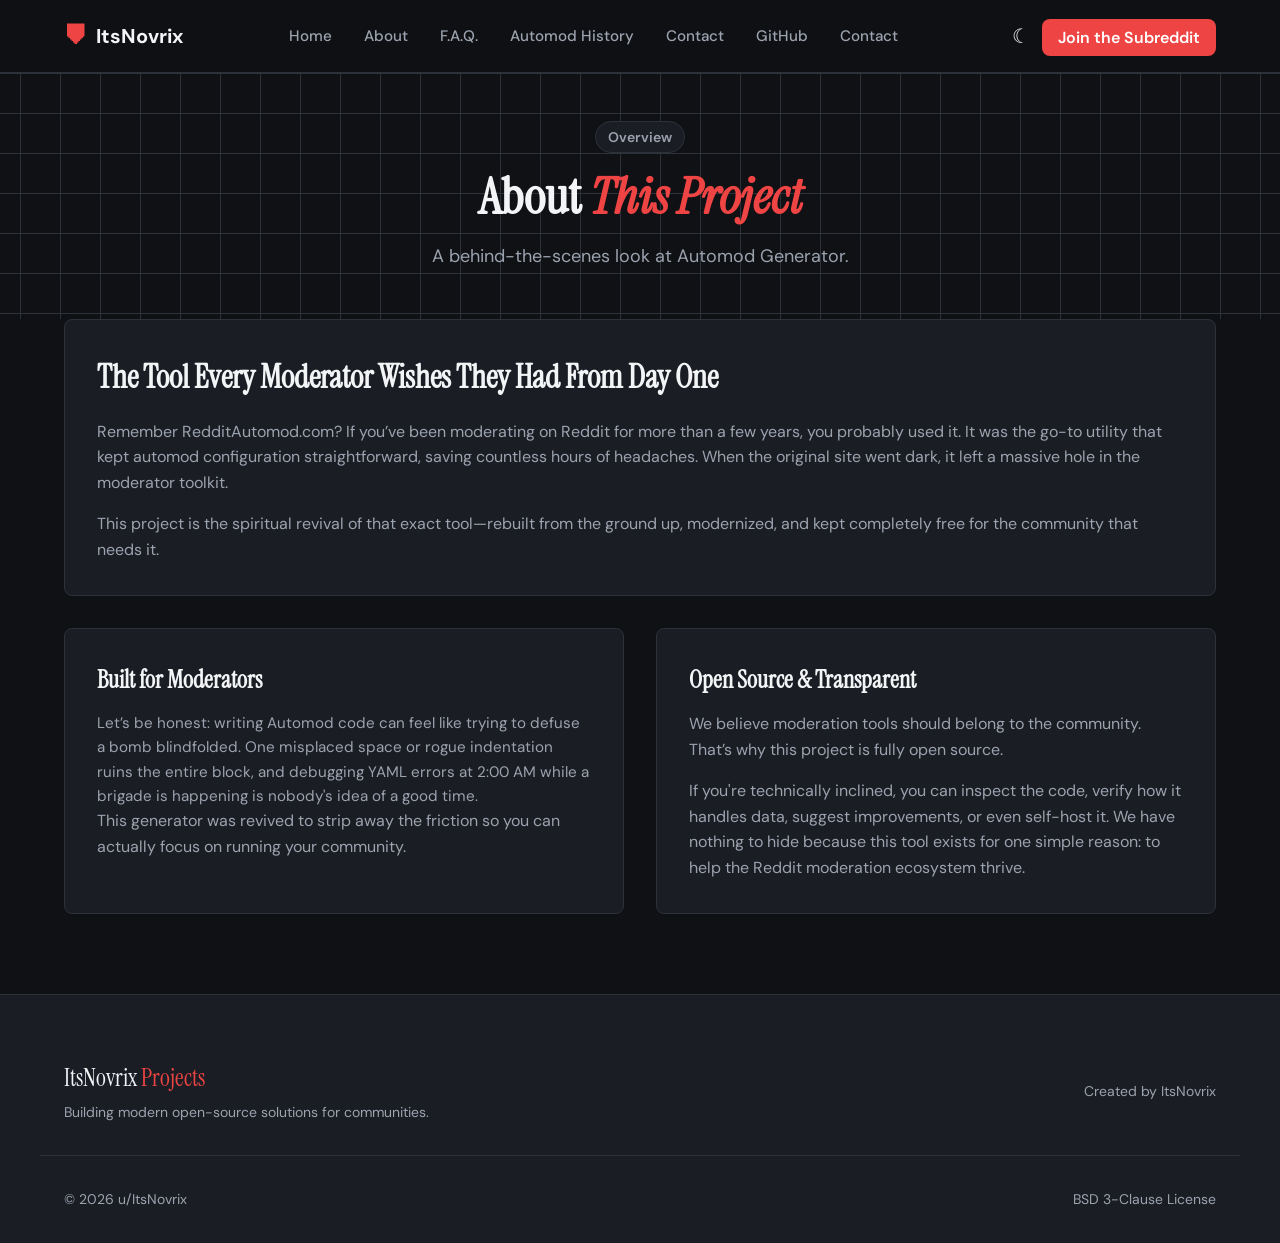
==== about.html @ 5ca19305 "Update about.html" ====
<!DOCTYPE html>
<html lang="en" data-theme="dark">
<head>
    <meta charset="UTF-8">
    <meta name="viewport" content="width=device-width, initial-scale=1.0">
    <title>About | ItsNovrix</title>
    <link rel="preconnect" href="https://fonts.googleapis.com">
    <link rel="preconnect" href="https://fonts.gstatic.com" crossorigin>
    <link href="https://fonts.googleapis.com/css2?family=DM+Sans:ital,opsz,wght@0,9..40,100..1000;1,9..40,100..1000&family=Instrument+Serif:ital@0;1&display=swap" rel="stylesheet">
    <link rel="stylesheet" href="styles.css">
</head>
<body class="theme-dark">

    <!-- Navigation -->
    <nav class="nav">
        <div class="nav-inner">
            <a href="index.html" class="nav-logo">
                <div class="nav-logo-mark">⛊</div>
                ItsNovrix
            </a>
            <div class="nav-center">
                <a href="index.html" class="nav-item">Home</a>
                <a href="https://itsnovrix.github.io/Automod-Generator/about.html" class="nav-item">About</a>
                <a href="https://itsnovrix.github.io/Automod-Generator/faq.html" class="nav-item">F.A.Q.</a>
                <a href="https://itsnovrix.github.io/Automod-Generator/history.html" class="nav-item">Automod History</a>
                <a href="#" class="nav-item">Contact</a>
                <a href="#" class="nav-item">GitHub</a>
                <a href="#" class="nav-item">Contact</a>
            </div>
            <div class="nav-right">
                <button class="theme-toggle">☾</button>
                <a href="https://www.reddit.com/r/NovrixApps" class="nav-btn primary">Join the Subreddit</a>
            </div>
        </div>
    </nav>

    <!-- Header Section -->
    <header class="section grid-bg" style="padding: 3rem 0;">
        <div class="container" style="text-align: center;">
            <span class="badge-pill">Overview</span>
            <h1 class="heading">About <em>This Project</em></h1>
            <p class="subhead" style="margin-left: auto; margin-right: auto;">
                A behind-the-scenes look at Automod Generator.
            </p>
        </div>
    </header>

    <!-- Main Content -->
    <main class="container">
        <div style="display: grid; gap: 2rem; margin-bottom: 5rem;">
            
            <!-- Main Info Card -->
            <div style="background: var(--surface); border: 1px solid var(--line); border-radius: var(--radius); padding: 2rem;">
                <h2 style="font-family: var(--font-serif); font-size: 2rem; margin-bottom: 1rem;">The Tool Every Moderator Wishes They Had From Day One</h2>
                <p style="color: var(--tx2); margin-bottom: 1rem;">
                    Remember RedditAutomod.com? If you’ve been moderating on Reddit for more than a few years, you probably used it. It was the go-to utility that kept automod configuration straightforward, saving countless hours of headaches. When the original site went dark, it left a massive hole in the moderator toolkit.
                </p>
                <p style="color: var(--tx2);">
                    This project is the spiritual revival of that exact tool—rebuilt from the ground up, modernized, and kept completely free for the community that needs it.
                </p>
            </div>

            <!-- Two Column Cards -->
            <div style="display: grid; grid-template-columns: 1fr 1fr; gap: 2rem;">
                <div style="background: var(--surface); border: 1px solid var(--line); border-radius: var(--radius); padding: 2rem;">
                    <h3 style="font-family: var(--font-serif); font-size: 1.5rem; margin-bottom: 0.75rem;">Built for Moderators</h3>
                    <p style="color: var(--tx2); font-size: 0.95rem;">
                        Let’s be honest: writing Automod code can feel like trying to defuse a bomb blindfolded. One misplaced space or rogue indentation ruins the entire block, and debugging YAML errors at 2:00 AM while a brigade is happening is nobody's idea of a good time.
                    </p>
                    <p style="color: var(--tx2);">
                        This generator was revived to strip away the friction so you can actually focus on running your community.
                    </p>
                </div>
                <div style="background: var(--surface); border: 1px solid var(--line); border-radius: var(--radius); padding: 2rem;">
                    <h3 style="font-family: var(--font-serif); font-size: 1.5rem; margin-bottom: 0.75rem;">Open Source & Transparent</h3>
                    <p style="color: var(--tx2); margin-bottom: 1rem;">
                        We believe moderation tools should belong to the community. That’s why this project is fully open source.
                    </p>
                    <p style="color: var(--tx2);">
                        If you're technically inclined, you can inspect the code, verify how it handles data, suggest improvements, or even self-host it. We have nothing to hide because this tool exists for one simple reason: to help the Reddit moderation ecosystem thrive.
                    </p>
                </div>
            </div>
            </div>

        </div>
    </main>

    <!-- Footer -->
    <footer class="footer">
        <div class="footer-inner">
            <div class="footer-col">
                <div class="footer-brand">ItsNovrix <em>Projects</em></div>
                <p class="footer-tagline">Building modern open-source solutions for communities.</p>
            </div>
            <div class="footer-col" style="text-align: right;">
                <p style="color: var(--tx2); font-size: 0.875rem;">Created by ItsNovrix</p>
            </div>
        </div>
        <div class="footer-bottom">
            <div class="footer-copy">© 2026 u/ItsNovrix</div>
            <div class="footer-badges">
                <span class="footer-badge">BSD 3-Clause License</span>
            </div>
        </div>
    </footer>

    <!-- Theme Toggle Script -->
    <script>
        const toggle = document.querySelector('.theme-toggle');
        toggle.addEventListener('click', () => {
            const current = document.body.classList.contains('theme-dark') ? 'dark' : 'light';
            if(current === 'dark') {
                document.body.classList.replace('theme-dark', 'theme-light');
                document.documentElement.setAttribute('data-theme', 'light');
                toggle.textContent = '☀';
            } else {
                document.body.classList.replace('theme-light', 'theme-dark');
                document.documentElement.setAttribute('data-theme', 'dark');
                toggle.textContent = '☾';
            }
        });
    </script>
</body>
</html>
---- styles.css ----
/* Base Variables & Theming */
:root {
    --bg: #0f1115;
    --surface: #1a1d24;
    --surface-hover: #242832;
    --tx1: #f3f4f6;
    --tx2: #9ca3af;
    --orange: #ef4444; 
    --orange-hover: #dc2626;
    --line: #2d313a;
    --radius: 8px;
    --font-sans: 'DM Sans', sans-serif;
    --font-serif: 'Instrument Serif', serif;
}

[data-theme="light"] {
    --bg: #f9fafb;
    --surface: #ffffff;
    --surface-hover: #f3f4f6;
    --tx1: #111827;
    --tx2: #4b5563;
    --orange: #ef4444;
    --line: #e5e7eb;
}

* { box-sizing: border-box; margin: 0; padding: 0; }

body {
    font-family: var(--font-sans);
    background-color: var(--bg);
    color: var(--tx1);
    line-height: 1.6;
    transition: background-color 0.3s, color 0.3s;
    overflow-x: hidden;
}

a { color: inherit; text-decoration: none; }

.container {
    max-width: 1200px;
    margin: 0 auto;
    padding: 0 1.5rem;
}

/* Navigation */
.nav {
    position: sticky;
    top: 0;
    background: rgba(15, 17, 21, 0.8);
    backdrop-filter: blur(10px);
    border-bottom: 1px solid var(--line);
    z-index: 100;
    padding: 1rem 0;
}

[data-theme="light"] .nav {
    background: rgba(249, 250, 251, 0.8);
}

.nav-inner {
    display: flex;
    justify-content: space-between;
    align-items: center;
    max-width: 1200px;
    margin: 0 auto;
    padding: 0 1.5rem;
}

.nav-logo {
    display: flex;
    align-items: center;
    gap: 0.5rem;
    font-weight: 700;
    font-size: 1.25rem;
}

.nav-logo-mark {
    color: var(--orange);
    font-size: 1.5rem;
}

.theme-toggle {
    background: none;
    border: none;
    color: var(--tx1);
    font-size: 1.25rem;
    cursor: pointer;
    padding: 0.5rem;
    border-radius: 50%;
}

.theme-toggle:hover {
    background: var(--surface);
}

.nav-btn.primary {
    background-color: var(--orange);
    color: white;
    padding: 0.5rem 1rem;
    border-radius: var(--radius);
    font-weight: 600;
    transition: background 0.2s;
}

.nav-btn.primary:hover {
    background-color: var(--orange-hover);
}

/* Navigation Center Links */
.nav-center {
    display: none;
    gap: 2rem;
    align-items: center;
}

@media(min-width: 768px) { 
    .nav-center { 
        display: flex; 
    } 
}

.nav-item {
    color: var(--tx2);
    font-weight: 500;
    font-size: 0.95rem;
    transition: color 0.2s;
    text-decoration: none;
}

.nav-item:hover {
    color: var(--tx1);
}

/* Header Section */
.section { padding: 4rem 0; }

.grid-bg {
    background-image: linear-gradient(var(--line) 1px, transparent 1px),
                      linear-gradient(90deg, var(--line) 1px, transparent 1px);
    background-size: 40px 40px;
    background-position: center top;
}

.badge-pill {
    display: inline-block;
    padding: 0.25rem 0.75rem;
    background: var(--surface);
    border: 1px solid var(--line);
    border-radius: 99px;
    font-size: 0.875rem;
    font-weight: 600;
    color: var(--tx2);
    margin-bottom: 1rem;
}

.heading {
    font-family: var(--font-serif);
    font-size: clamp(2.5rem, 4vw, 3.5rem);
    line-height: 1.1;
    margin-bottom: 1rem;
}

.heading em {
    color: var(--orange);
    font-style: italic;
}

.subhead {
    font-size: 1.125rem;
    color: var(--tx2);
    max-width: 600px;
}

/* Generator Layout Grid */
.generator-grid {
    display: grid;
    grid-template-columns: 1.2fr 0.8fr;
    gap: 30px;
    align-items: start;
    margin-bottom: 5rem;
}

fieldset {
    background: var(--surface);
    border: 1px solid var(--line);
    border-radius: var(--radius);
    padding: 24px;
    margin-bottom: 20px;
}

legend {
    font-family: var(--font-serif);
    font-size: 1.5rem;
    color: var(--tx1);
    padding: 0 10px;
}

.input-group {
    margin-bottom: 12px;
    display: flex;
    align-items: center;
    gap: 10px;
}

.sub-input {
    margin-left: 25px;
    margin-top: 10px;
    display: none;
}

.sub-input.visible {
    display: block;
}

textarea, input[type="text"], input[type="number"], select {
    width: 100%;
    padding: 10px;
    margin-top: 6px;
    background: var(--bg);
    border: 1px solid var(--line);
    border-radius: var(--radius);
    color: var(--tx1);
    font-family: inherit;
    box-sizing: border-box;
}

textarea:focus, input:focus, select:focus {
    outline: 2px solid var(--orange);
    border-color: transparent;
}

.sticky-container {
    position: sticky;
    top: 90px;
    background: var(--surface);
    border: 1px solid var(--line);
    border-radius: var(--radius);
    padding: 24px;
}

.sticky-container h2 {
    font-family: var(--font-serif);
    font-size: 1.75rem;
    margin-bottom: 1rem;
}

pre {
    background: var(--bg);
    color: #f8f8f2;
    padding: 15px;
    border-radius: var(--radius);
    border: 1px solid var(--line);
    overflow-x: auto;
    min-height: 250px;
    font-family: monospace;
    font-size: 0.9rem;
}

#copy-btn {
    width: 100%;
    margin-top: 15px;
    padding: 12px;
    background-color: var(--orange);
    color: white;
    border: none;
    border-radius: var(--radius);
    font-weight: bold;
    cursor: pointer;
    transition: background 0.2s;
}

#copy-btn:hover {
    background-color: var(--orange-hover);
}

/* Tag Input Component */
.tag-input-container {
    display: flex;
    flex-wrap: wrap;
    align-items: center;
    gap: 6px;
    border: 1px solid var(--line);
    border-radius: var(--radius);
    padding: 6px;
    margin-top: 6px;
    background: var(--bg);
    min-height: 42px;
    box-sizing: border-box;
}

.tag-input-container input {
    border: none;
    outline: none;
    padding: 4px;
    margin-top: 0;
    flex-grow: 1;
    min-width: 120px;
    background: transparent;
    color: var(--tx1);
}

.tag-bubble {
    background-color: var(--orange);
    color: white;
    padding: 4px 10px;
    border-radius: 16px;
    font-size: 13px;
    display: flex;
    align-items: center;
    gap: 6px;
}

.tag-close {
    cursor: pointer;
    font-weight: bold;
    font-size: 14px;
    opacity: 0.8;
}

.tag-close:hover {
    opacity: 1;
}

/* Footer */
.footer {
    border-top: 1px solid var(--line);
    padding: 4rem 0 2rem;
    background: var(--surface);
}

.footer-inner {
    max-width: 1200px;
    margin: 0 auto;
    padding: 0 1.5rem;
    display: flex;
    justify-content: space-between;
    align-items: center;
}

.footer-brand {
    font-family: var(--font-serif);
    font-size: 1.5rem;
}

.footer-brand em { color: var(--orange); font-style: normal; }
.footer-tagline { color: var(--tx2); font-size: 0.875rem; margin-top: 0.25rem; }

.footer-bottom {
    max-width: 1200px;
    margin: 2rem auto 0;
    padding: 2rem 1.5rem 0;
    border-top: 1px solid var(--line);
    display: flex;
    justify-content: space-between;
    align-items: center;
    font-size: 0.875rem;
    color: var(--tx2);
}

@media(max-width: 768px) {
    .generator-grid {
        grid-template-columns: 1fr;
    }
}

/* Modern Sliding Toggle Switches */
.input-group {
    display: flex;
    align-items: center;
    gap: 12px;
    cursor: pointer;
    user-select: none;
}

/* Hide the ugly native checkbox */
.input-group input[type="checkbox"] {
    appearance: none;
    -webkit-appearance: none;
    width: 44px;
    height: 24px;
    background: var(--line);
    border-radius: 12px;
    position: relative;
    cursor: pointer;
    transition: background-color 0.2s ease;
    outline: none;
    margin: 0;
    flex-shrink: 0;
    border: 1px solid var(--line);
}

/* The sliding circular knob */
.input-group input[type="checkbox"]::before {
    content: '';
    position: absolute;
    width: 18px;
    height: 18px;
    border-radius: 50%;
    top: 2px;
    left: 2px;
    background: white;
    transition: transform 0.2s ease;
    box-shadow: 0 2px 4px rgba(0, 0, 0, 0.2);
}

/* Hover state for the track */
.input-group input[type="checkbox"]:hover {
    border-color: var(--orange);
}

/* Checked state: turns theme orange and slides the knob over */
.input-group input[type="checkbox"]:checked {
    background-color: var(--orange);
    border-color: var(--orange);
}

.input-group input[type="checkbox"]:checked::before {
    transform: translateX(20px);
}
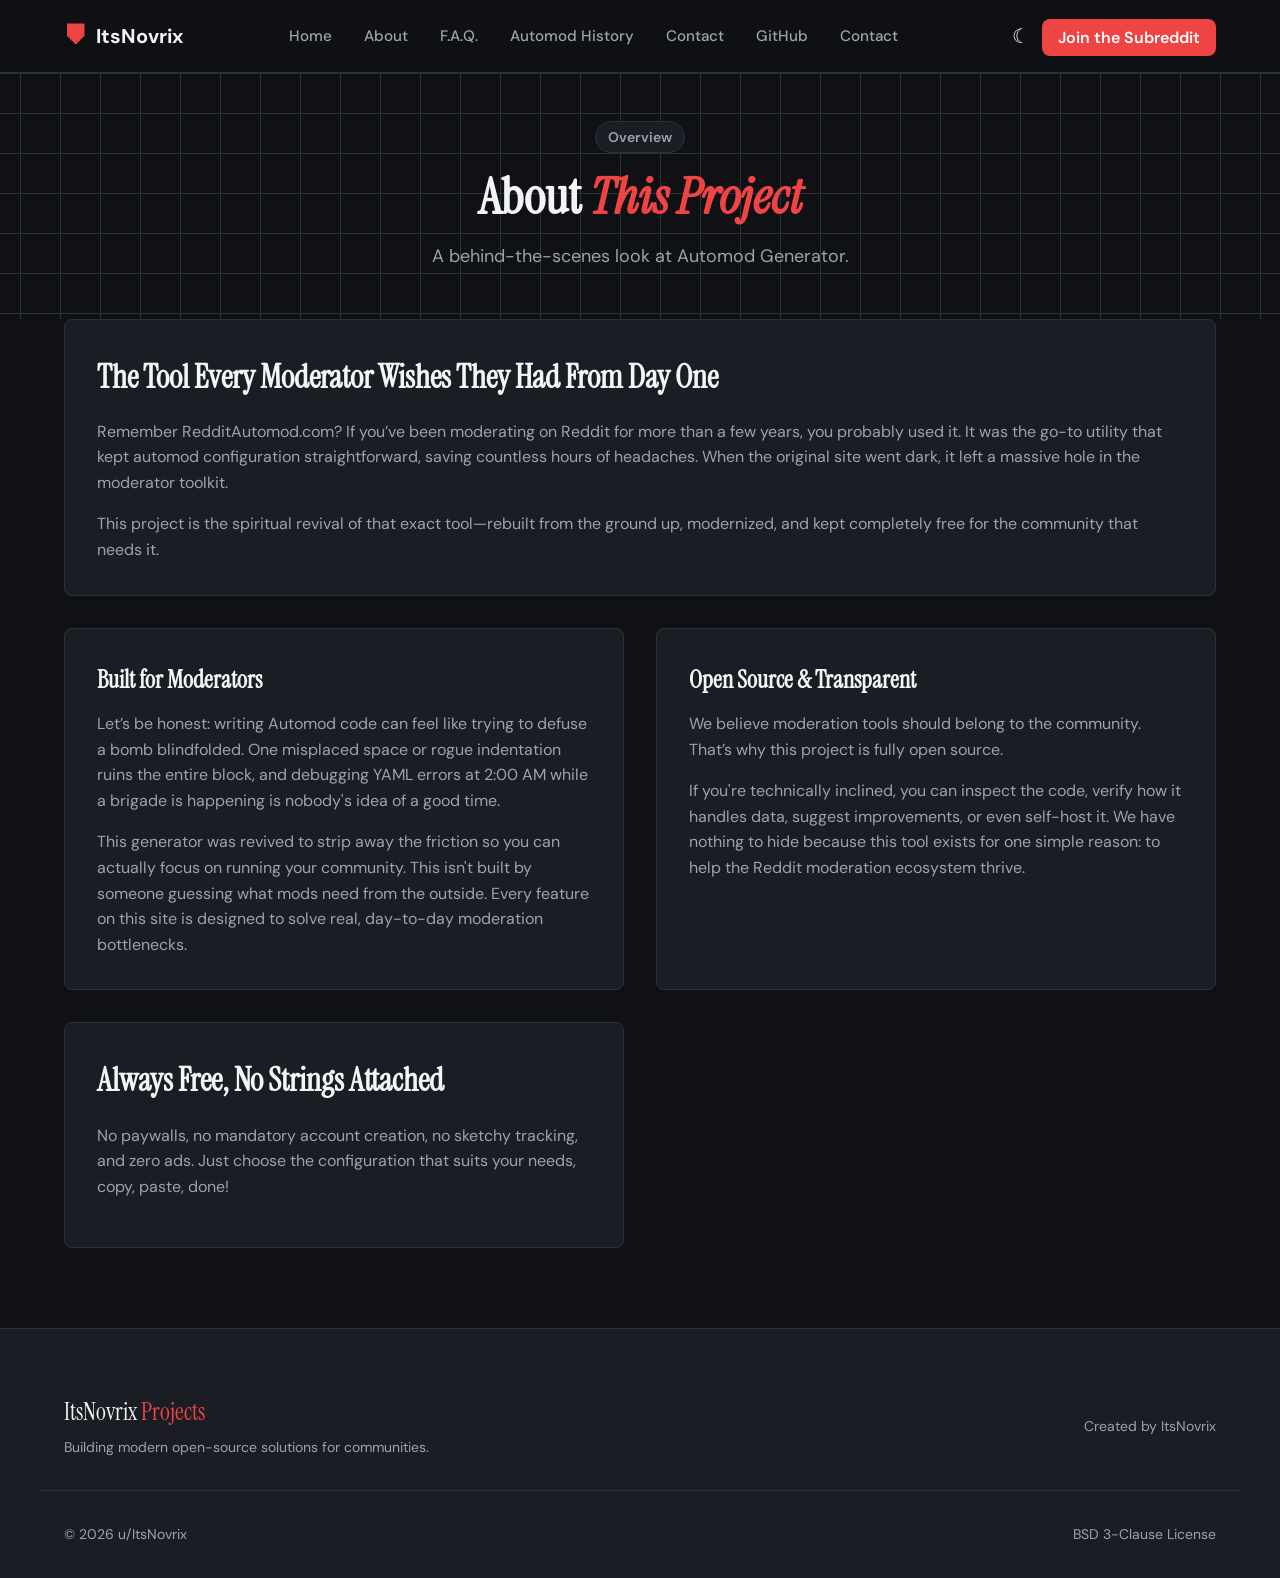
==== commit 8d8c8d1c: "Revise content and add 'Always Free' info card Updated text for clarity and added a new info card ab" ====
--- a/about.html
+++ b/about.html
@@ -64,11 +64,11 @@
             <div style="display: grid; grid-template-columns: 1fr 1fr; gap: 2rem;">
                 <div style="background: var(--surface); border: 1px solid var(--line); border-radius: var(--radius); padding: 2rem;">
                     <h3 style="font-family: var(--font-serif); font-size: 1.5rem; margin-bottom: 0.75rem;">Built for Moderators</h3>
-                    <p style="color: var(--tx2); font-size: 0.95rem;">
+                    <p style="color: var(--tx2); margin-bottom: 1rem;">
                         Let’s be honest: writing Automod code can feel like trying to defuse a bomb blindfolded. One misplaced space or rogue indentation ruins the entire block, and debugging YAML errors at 2:00 AM while a brigade is happening is nobody's idea of a good time.
                     </p>
                     <p style="color: var(--tx2);">
-                        This generator was revived to strip away the friction so you can actually focus on running your community.
+                        This generator was revived to strip away the friction so you can actually focus on running your community. This isn't built by someone guessing what mods need from the outside. Every feature on this site is designed to solve real, day-to-day moderation bottlenecks.
                     </p>
                 </div>
                 <div style="background: var(--surface); border: 1px solid var(--line); border-radius: var(--radius); padding: 2rem;">
@@ -80,6 +80,12 @@
                         If you're technically inclined, you can inspect the code, verify how it handles data, suggest improvements, or even self-host it. We have nothing to hide because this tool exists for one simple reason: to help the Reddit moderation ecosystem thrive.
                     </p>
                 </div>
+            <!-- Main Info Card -->
+            <div style="background: var(--surface); border: 1px solid var(--line); border-radius: var(--radius); padding: 2rem;">
+                <h2 style="font-family: var(--font-serif); font-size: 2rem; margin-bottom: 1rem;">Always Free, No Strings Attached</h2>
+                <p style="color: var(--tx2); margin-bottom: 1rem;">
+                    No paywalls, no mandatory account creation, no sketchy tracking, and zero ads. Just choose the configuration that suits your needs, copy, paste, done!
+            </div>
             </div>
             </div>
 
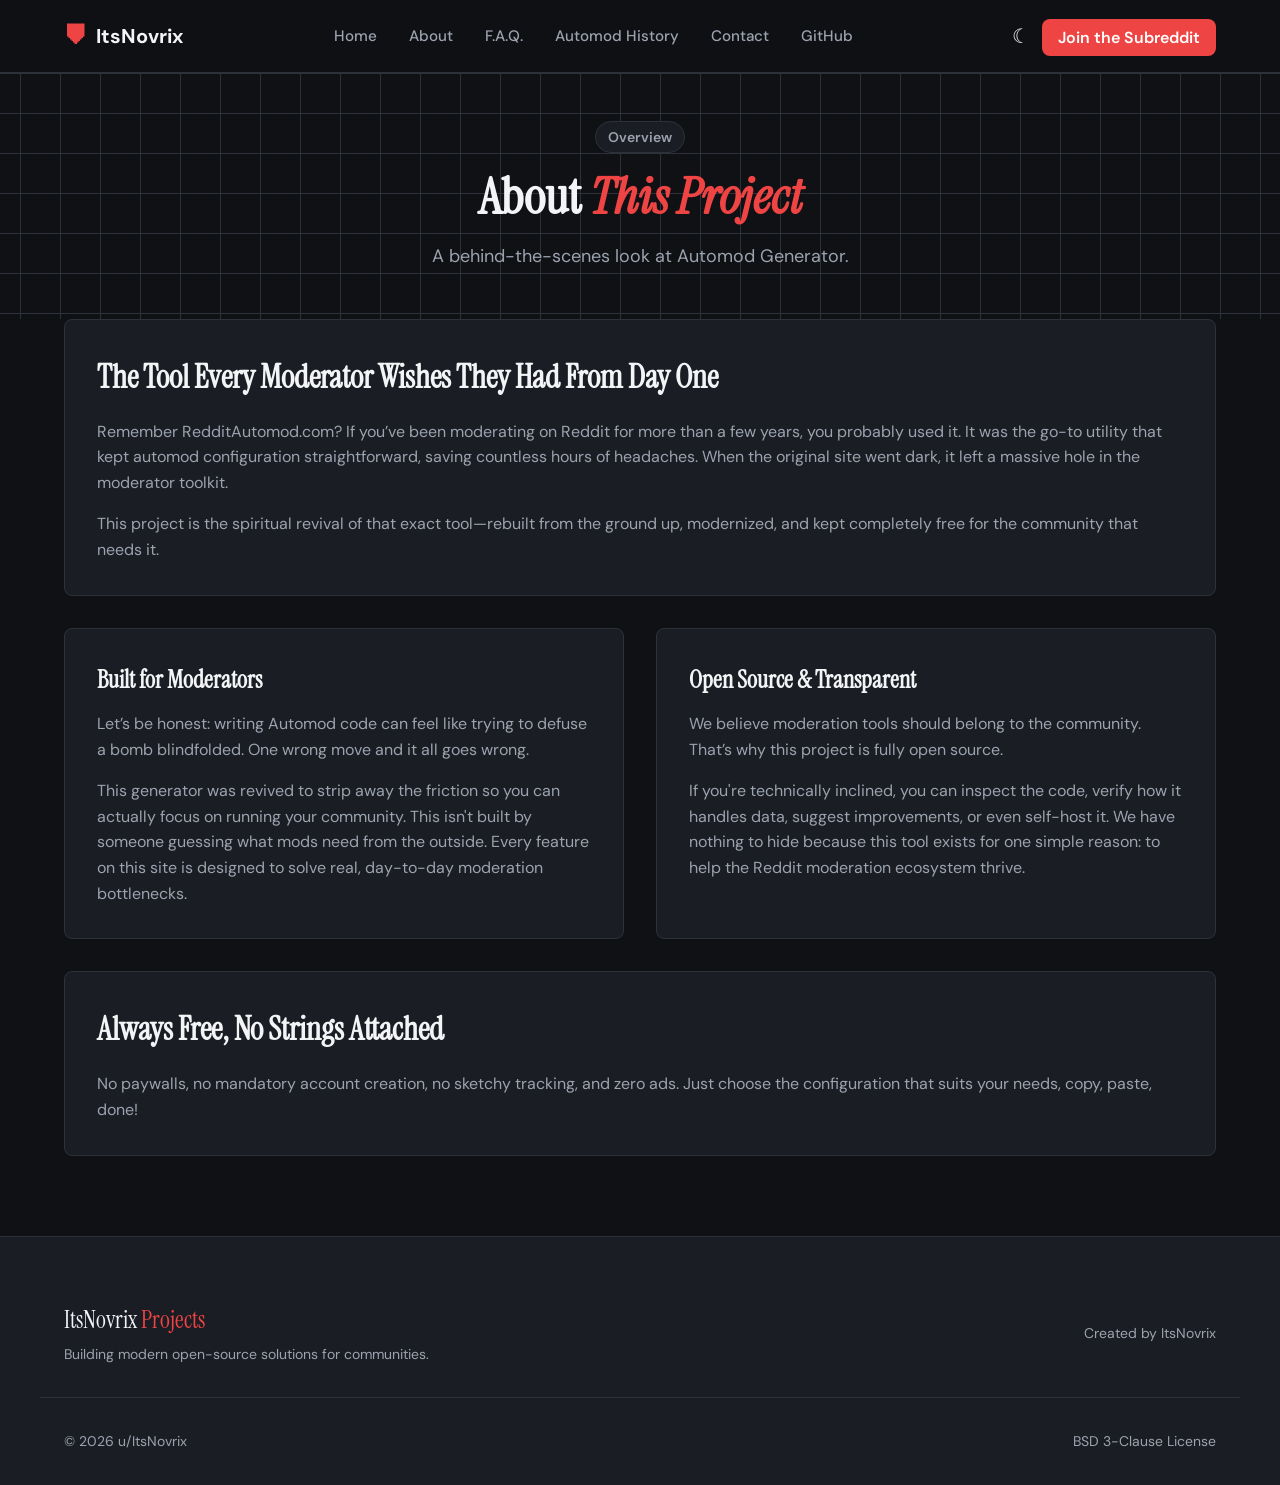
==== commit 51c38226: "Refactor comments and improve text clarity in about.html" ====
--- a/about.html
+++ b/about.html
@@ -25,7 +25,6 @@
                 <a href="https://itsnovrix.github.io/Automod-Generator/history.html" class="nav-item">Automod History</a>
                 <a href="#" class="nav-item">Contact</a>
                 <a href="#" class="nav-item">GitHub</a>
-                <a href="#" class="nav-item">Contact</a>
             </div>
             <div class="nav-right">
                 <button class="theme-toggle">☾</button>
@@ -49,7 +48,7 @@
     <main class="container">
         <div style="display: grid; gap: 2rem; margin-bottom: 5rem;">
             
-            <!-- Main Info Card -->
+            <!-- Main Info Card (Top) -->
             <div style="background: var(--surface); border: 1px solid var(--line); border-radius: var(--radius); padding: 2rem;">
                 <h2 style="font-family: var(--font-serif); font-size: 2rem; margin-bottom: 1rem;">The Tool Every Moderator Wishes They Had From Day One</h2>
                 <p style="color: var(--tx2); margin-bottom: 1rem;">
@@ -60,12 +59,12 @@
                 </p>
             </div>
 
-            <!-- Two Column Cards -->
+            <!-- Two Column Cards Container -->
             <div style="display: grid; grid-template-columns: 1fr 1fr; gap: 2rem;">
                 <div style="background: var(--surface); border: 1px solid var(--line); border-radius: var(--radius); padding: 2rem;">
                     <h3 style="font-family: var(--font-serif); font-size: 1.5rem; margin-bottom: 0.75rem;">Built for Moderators</h3>
                     <p style="color: var(--tx2); margin-bottom: 1rem;">
-                        Let’s be honest: writing Automod code can feel like trying to defuse a bomb blindfolded. One misplaced space or rogue indentation ruins the entire block, and debugging YAML errors at 2:00 AM while a brigade is happening is nobody's idea of a good time.
+                        Let’s be honest: writing Automod code can feel like trying to defuse a bomb blindfolded. One wrong move and it all goes wrong.
                     </p>
                     <p style="color: var(--tx2);">
                         This generator was revived to strip away the friction so you can actually focus on running your community. This isn't built by someone guessing what mods need from the outside. Every feature on this site is designed to solve real, day-to-day moderation bottlenecks.
@@ -80,13 +79,14 @@
                         If you're technically inclined, you can inspect the code, verify how it handles data, suggest improvements, or even self-host it. We have nothing to hide because this tool exists for one simple reason: to help the Reddit moderation ecosystem thrive.
                     </p>
                 </div>
-            <!-- Main Info Card -->
+            </div>
+
+            <!-- Main Info Card (Bottom - Full Width) -->
             <div style="background: var(--surface); border: 1px solid var(--line); border-radius: var(--radius); padding: 2rem;">
                 <h2 style="font-family: var(--font-serif); font-size: 2rem; margin-bottom: 1rem;">Always Free, No Strings Attached</h2>
-                <p style="color: var(--tx2); margin-bottom: 1rem;">
+                <p style="color: var(--tx2);">
                     No paywalls, no mandatory account creation, no sketchy tracking, and zero ads. Just choose the configuration that suits your needs, copy, paste, done!
-            </div>
-            </div>
+                </p>
             </div>
 
         </div>
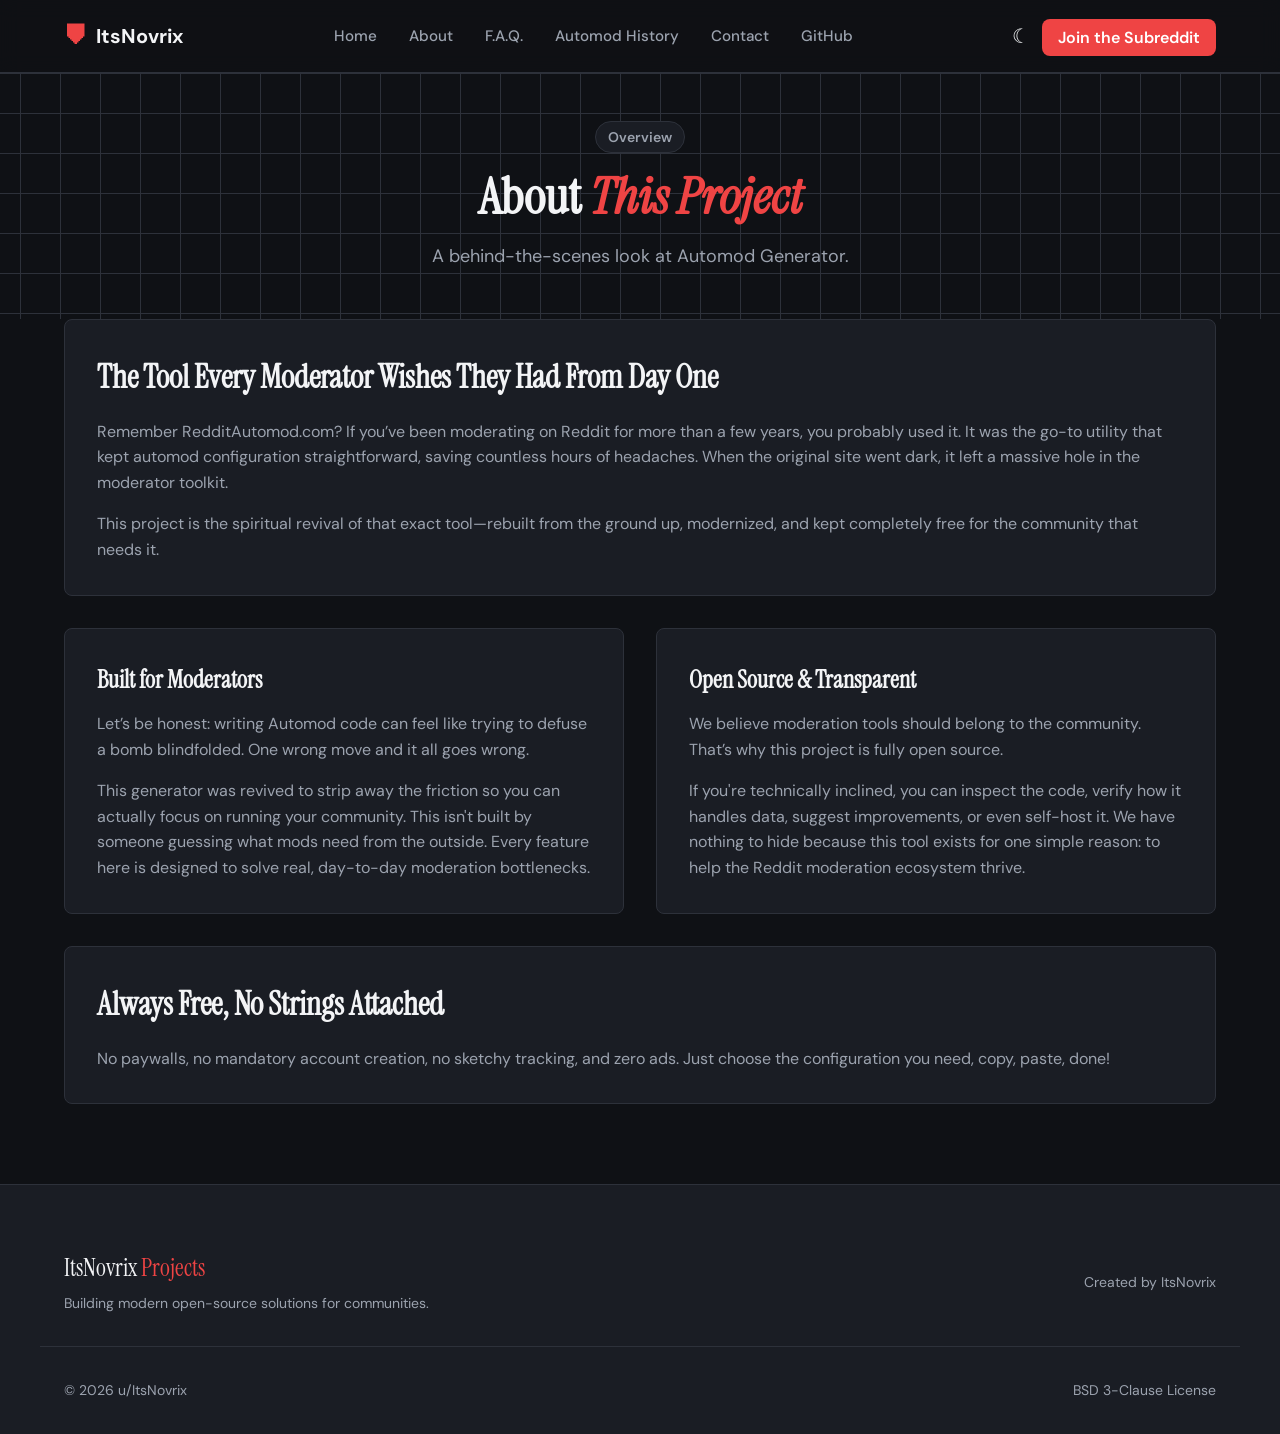
==== commit e5701dfc: "Fix minor wording for clarity in about.html" ====
--- a/about.html
+++ b/about.html
@@ -67,7 +67,7 @@
                         Let’s be honest: writing Automod code can feel like trying to defuse a bomb blindfolded. One wrong move and it all goes wrong.
                     </p>
                     <p style="color: var(--tx2);">
-                        This generator was revived to strip away the friction so you can actually focus on running your community. This isn't built by someone guessing what mods need from the outside. Every feature on this site is designed to solve real, day-to-day moderation bottlenecks.
+                        This generator was revived to strip away the friction so you can actually focus on running your community. This isn't built by someone guessing what mods need from the outside. Every feature here is designed to solve real, day-to-day moderation bottlenecks.
                     </p>
                 </div>
                 <div style="background: var(--surface); border: 1px solid var(--line); border-radius: var(--radius); padding: 2rem;">
@@ -85,7 +85,7 @@
             <div style="background: var(--surface); border: 1px solid var(--line); border-radius: var(--radius); padding: 2rem;">
                 <h2 style="font-family: var(--font-serif); font-size: 2rem; margin-bottom: 1rem;">Always Free, No Strings Attached</h2>
                 <p style="color: var(--tx2);">
-                    No paywalls, no mandatory account creation, no sketchy tracking, and zero ads. Just choose the configuration that suits your needs, copy, paste, done!
+                    No paywalls, no mandatory account creation, no sketchy tracking, and zero ads. Just choose the configuration you need, copy, paste, done!
                 </p>
             </div>
 
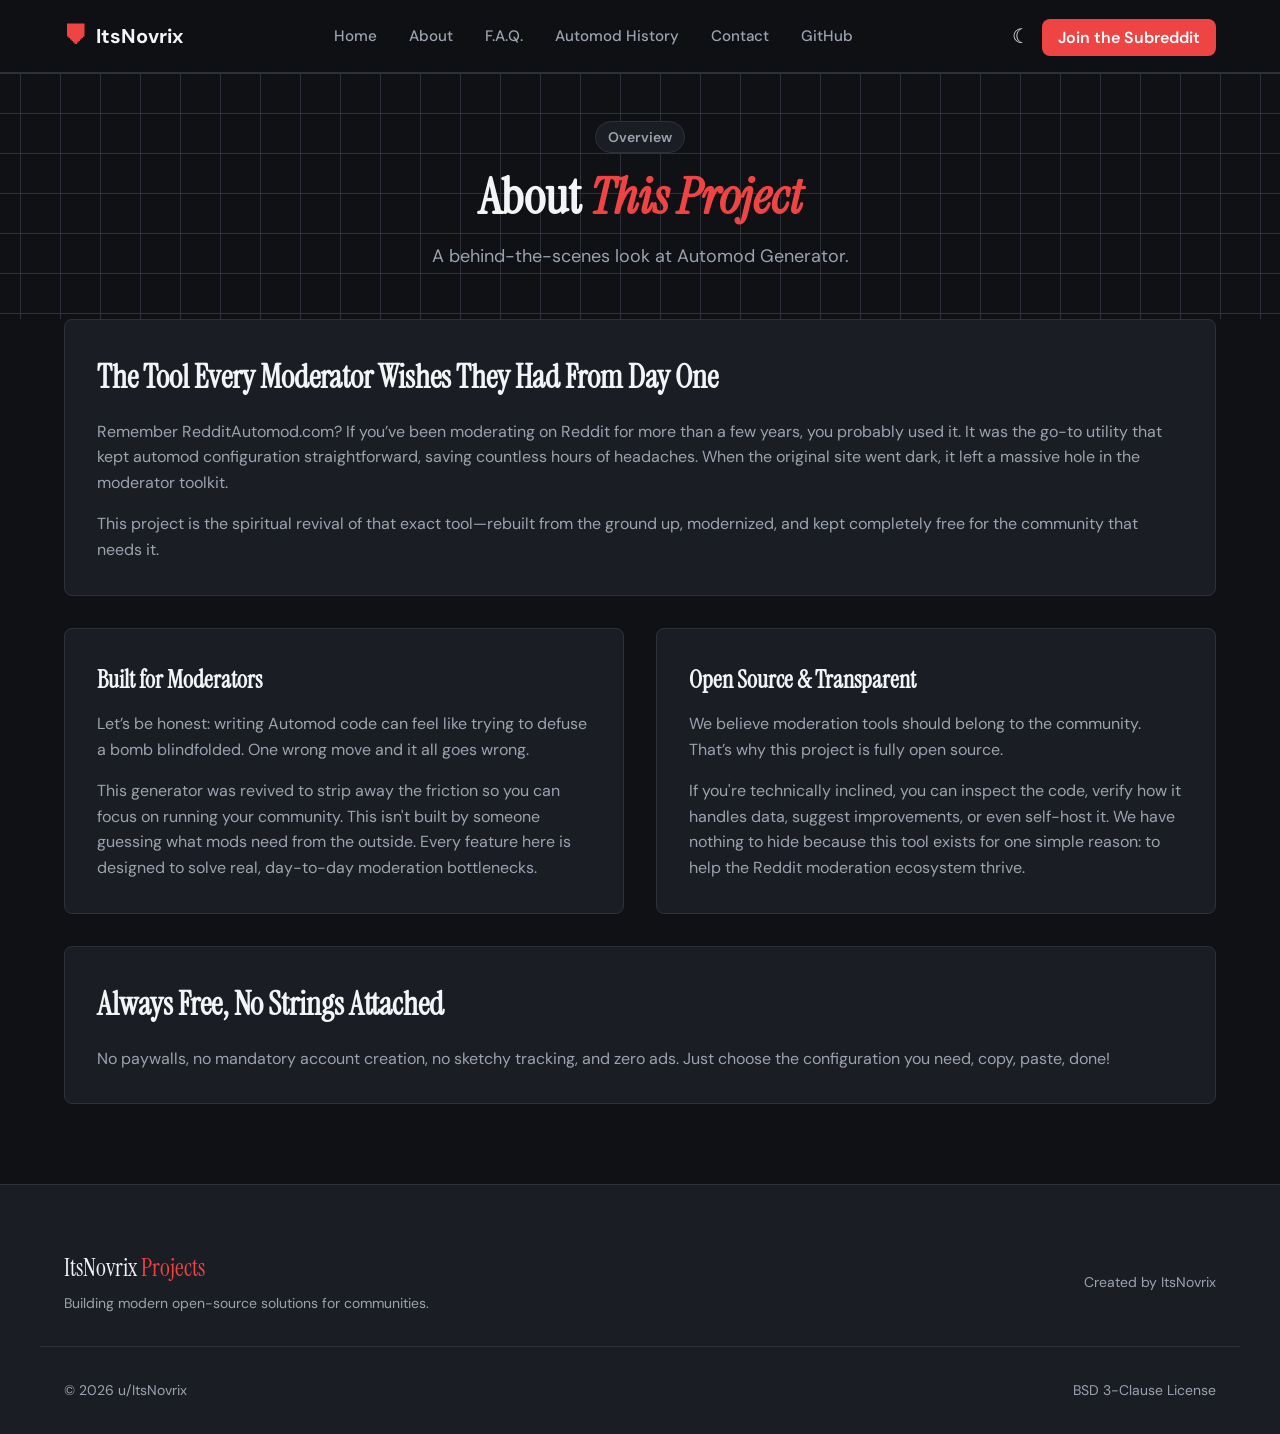
==== commit 2c7a9817: "Remove unnecessary wording for clarity" ====
--- a/about.html
+++ b/about.html
@@ -67,7 +67,7 @@
                         Let’s be honest: writing Automod code can feel like trying to defuse a bomb blindfolded. One wrong move and it all goes wrong.
                     </p>
                     <p style="color: var(--tx2);">
-                        This generator was revived to strip away the friction so you can actually focus on running your community. This isn't built by someone guessing what mods need from the outside. Every feature here is designed to solve real, day-to-day moderation bottlenecks.
+                        This generator was revived to strip away the friction so you can focus on running your community. This isn't built by someone guessing what mods need from the outside. Every feature here is designed to solve real, day-to-day moderation bottlenecks.
                     </p>
                 </div>
                 <div style="background: var(--surface); border: 1px solid var(--line); border-radius: var(--radius); padding: 2rem;">
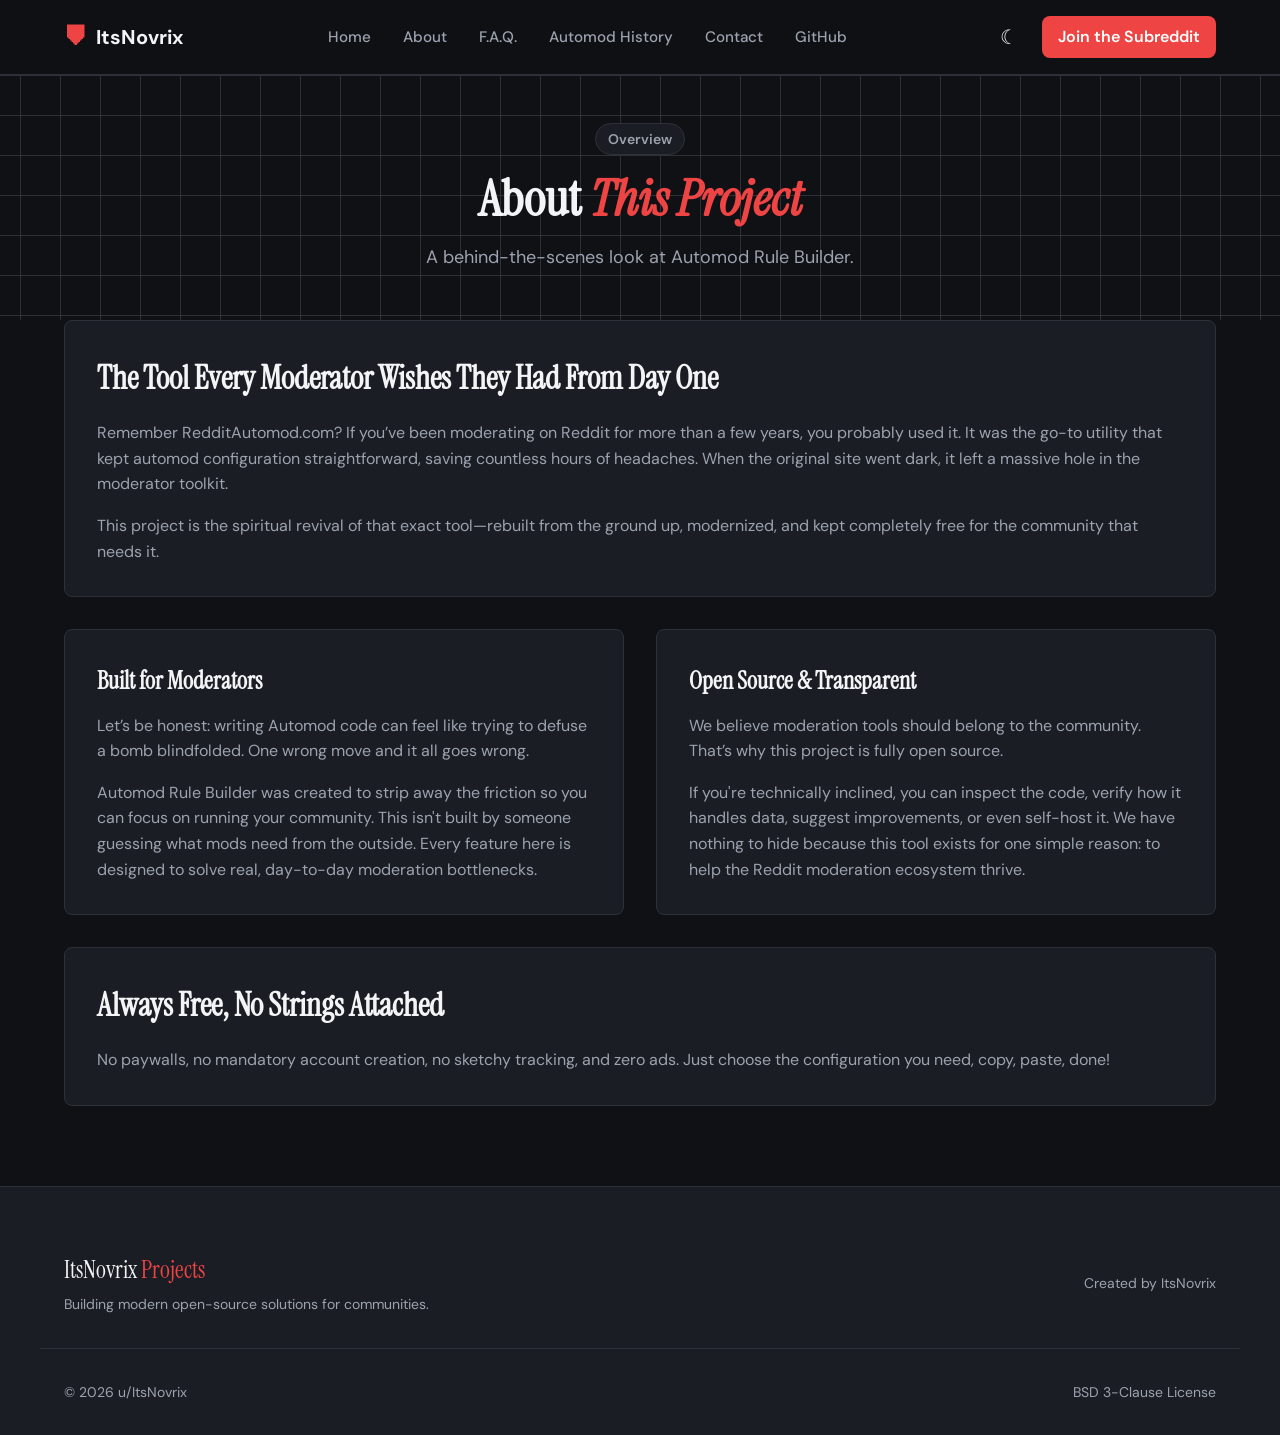
==== commit e152f23a: "Update project name from Automod Generator to Automod Rule Builder" ====
--- a/about.html
+++ b/about.html
@@ -3,7 +3,7 @@
 <head>
     <meta charset="UTF-8">
     <meta name="viewport" content="width=device-width, initial-scale=1.0">
-    <title>About | ItsNovrix</title>
+    <title>About | Automod Rule Builder</title>
     <link rel="preconnect" href="https://fonts.googleapis.com">
     <link rel="preconnect" href="https://fonts.gstatic.com" crossorigin>
     <link href="https://fonts.googleapis.com/css2?family=DM+Sans:ital,opsz,wght@0,9..40,100..1000;1,9..40,100..1000&family=Instrument+Serif:ital@0;1&display=swap" rel="stylesheet">
@@ -39,7 +39,7 @@
             <span class="badge-pill">Overview</span>
             <h1 class="heading">About <em>This Project</em></h1>
             <p class="subhead" style="margin-left: auto; margin-right: auto;">
-                A behind-the-scenes look at Automod Generator.
+                A behind-the-scenes look at Automod Rule Builder.
             </p>
         </div>
     </header>
@@ -60,14 +60,14 @@
             </div>
 
             <!-- Two Column Cards Container -->
-            <div style="display: grid; grid-template-columns: 1fr 1fr; gap: 2rem;">
+            <div class="content-grid-2">
                 <div style="background: var(--surface); border: 1px solid var(--line); border-radius: var(--radius); padding: 2rem;">
                     <h3 style="font-family: var(--font-serif); font-size: 1.5rem; margin-bottom: 0.75rem;">Built for Moderators</h3>
                     <p style="color: var(--tx2); margin-bottom: 1rem;">
                         Let’s be honest: writing Automod code can feel like trying to defuse a bomb blindfolded. One wrong move and it all goes wrong.
                     </p>
                     <p style="color: var(--tx2);">
-                        This generator was revived to strip away the friction so you can focus on running your community. This isn't built by someone guessing what mods need from the outside. Every feature here is designed to solve real, day-to-day moderation bottlenecks.
+                        Automod Rule Builder was created to strip away the friction so you can focus on running your community. This isn't built by someone guessing what mods need from the outside. Every feature here is designed to solve real, day-to-day moderation bottlenecks.
                     </p>
                 </div>
                 <div style="background: var(--surface); border: 1px solid var(--line); border-radius: var(--radius); padding: 2rem;">
--- a/styles.css
+++ b/styles.css
@@ -131,6 +131,93 @@
     color: var(--tx1);
 }
 
+/* Mobile Nav */
+
+.hamburger-btn {
+    display: flex;
+    flex-direction: column;
+    justify-content: space-between;
+    width: 24px;
+    height: 18px;
+    background: none;
+    border: none;
+    cursor: pointer;
+    padding: 0;
+    margin-left: 12px;
+    z-index: 101;
+}
+
+.hamburger-btn span {
+    display: block;
+    width: 100%;
+    height: 2px;
+    background-color: var(--tx1);
+    transition: all 0.3s ease;
+    border-radius: 2px;
+}
+
+/* Animate Hamburger */
+.hamburger-btn.open span:nth-child(1) {
+    transform: translateY(8px) rotate(45deg);
+}
+
+.hamburger-btn.open span:nth-child(2) {
+    opacity: 0;
+    transform: translateX(-10px);
+}
+
+.hamburger-btn.open span:nth-child(3) {
+    transform: translateY(-8px) rotate(-45deg);
+}
+
+@media (min-width: 768px) {
+    .hamburger-btn {
+        display: none;
+    }
+}
+
+.nav-right {
+    display: flex;
+    align-items: center;
+    gap: 1rem;
+}
+
+/* Mobile Drawer */
+.mobile-nav-drawer {
+    display: none;
+    position: absolute;
+    top: 100%;
+    left: 0;
+    width: 100%;
+    background: var(--surface);
+    border-bottom: 1px solid var(--line);
+    padding: 1.5rem;
+    flex-direction: column;
+    gap: 1rem;
+    box-shadow: 0 10px 25px rgba(0, 0, 0, 0.3);
+}
+
+.mobile-nav-drawer.open {
+    display: flex;
+}
+
+/* Drawer links */
+.mobile-nav-drawer .nav-item {
+    font-size: 1.1rem;
+    padding: 0.5rem 0;
+    border-bottom: 1px solid var(--line);
+}
+
+.mobile-nav-drawer .nav-item:last-of-type {
+    border-bottom: none;
+}
+
+.mobile-nav-drawer .mobile-join-btn {
+    text-align: center;
+    margin-top: 0.5rem;
+    padding: 0.75rem;
+}
+
 /* Header Section */
 .section { padding: 4rem 0; }
 
@@ -357,13 +444,34 @@
     color: var(--tx2);
 }
 
+.content-grid-2 {
+    display: grid;
+    grid-template-columns: 1fr 1fr;
+    gap: 2rem;
+}
+
 @media(max-width: 768px) {
+    
     .generator-grid {
         grid-template-columns: 1fr;
     }
-}
-
-/* Modern Sliding Toggle Switches */
+
+    .content-grid-2 {
+        grid-template-columns: 1fr;
+    }
+
+    .footer-inner, .footer-bottom {
+        flex-direction: column;
+        text-align: center;
+        gap: 1.5rem;
+    }
+    
+    .footer-col {
+        text-align: center !important;
+    }
+}
+
+/* Sliding Toggle Switches */
 .input-group {
     display: flex;
     align-items: center;
@@ -372,7 +480,6 @@
     user-select: none;
 }
 
-/* Hide the ugly native checkbox */
 .input-group input[type="checkbox"] {
     appearance: none;
     -webkit-appearance: none;
@@ -389,7 +496,6 @@
     border: 1px solid var(--line);
 }
 
-/* The sliding circular knob */
 .input-group input[type="checkbox"]::before {
     content: '';
     position: absolute;
@@ -403,12 +509,10 @@
     box-shadow: 0 2px 4px rgba(0, 0, 0, 0.2);
 }
 
-/* Hover state for the track */
 .input-group input[type="checkbox"]:hover {
     border-color: var(--orange);
 }
 
-/* Checked state: turns theme orange and slides the knob over */
 .input-group input[type="checkbox"]:checked {
     background-color: var(--orange);
     border-color: var(--orange);
@@ -417,3 +521,7 @@
 .input-group input[type="checkbox"]:checked::before {
     transform: translateX(20px);
 }
+
+.generator-grid > * {
+    min-width: 0;
+}
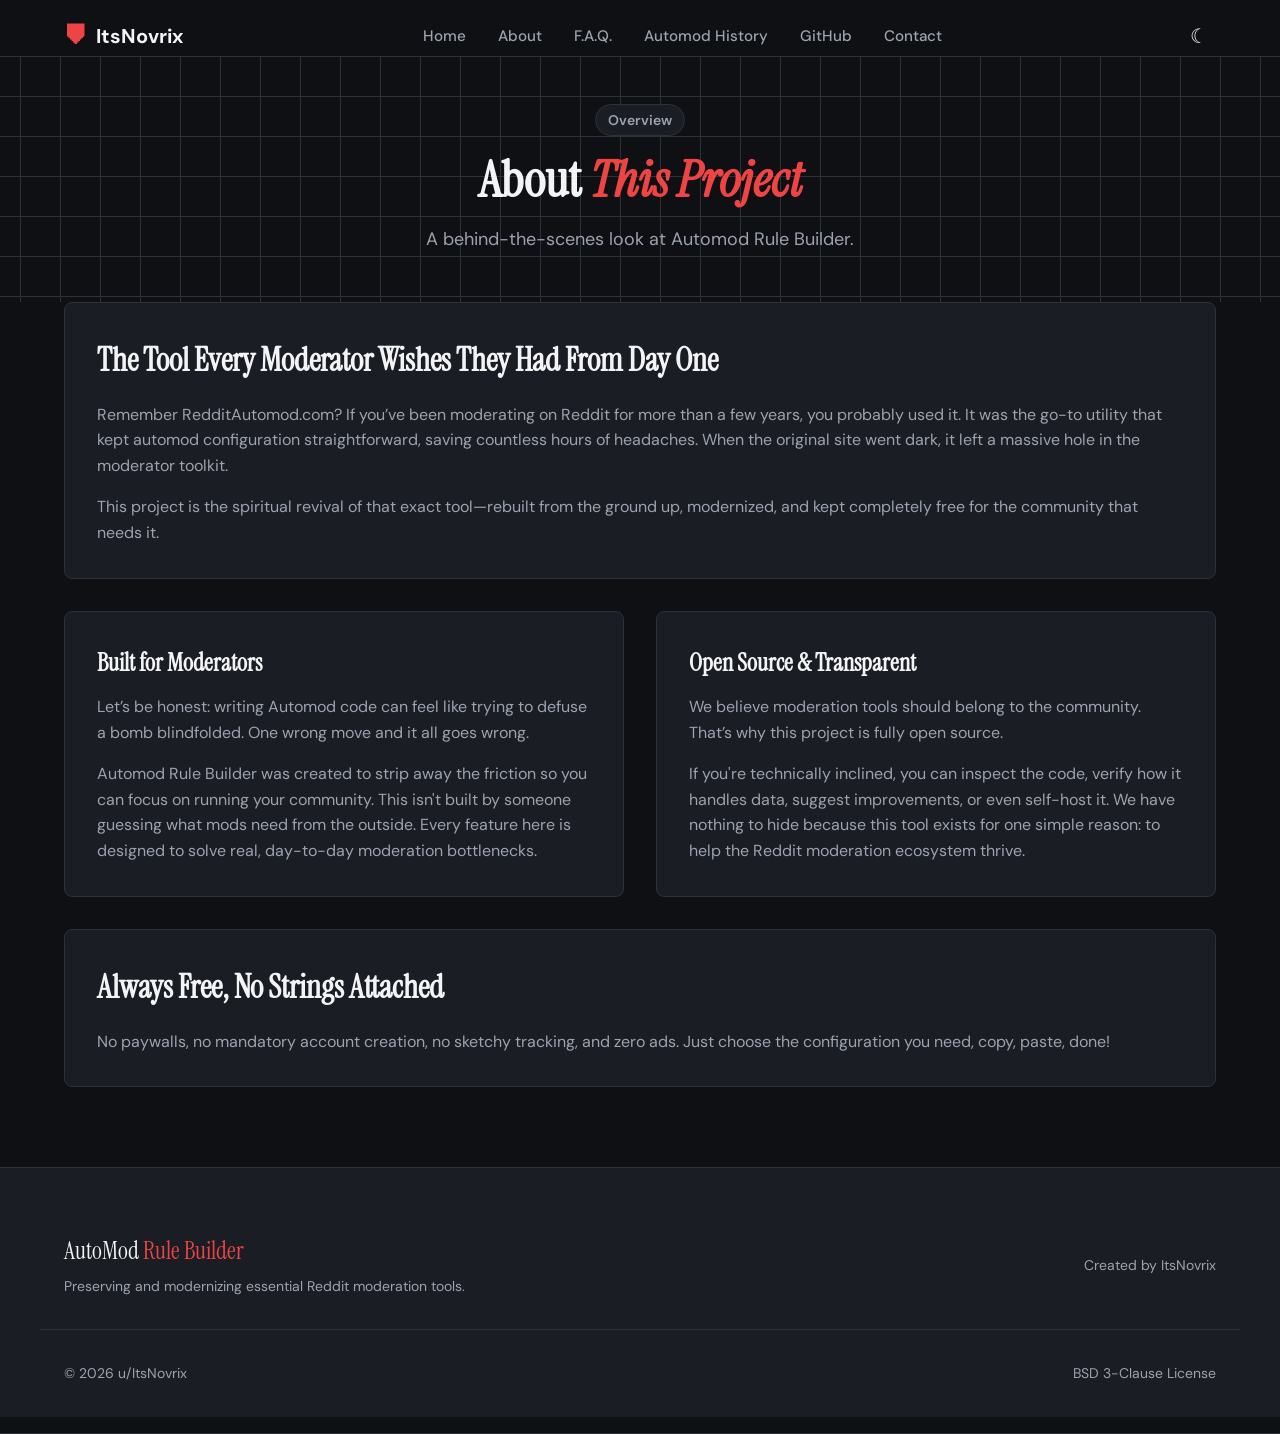
==== commit 0ba687ad: "Update footer branding and add mobile menu toggle" ====
--- a/about.html
+++ b/about.html
@@ -23,15 +23,19 @@
                 <a href="https://itsnovrix.github.io/Automod-Generator/about.html" class="nav-item">About</a>
                 <a href="https://itsnovrix.github.io/Automod-Generator/faq.html" class="nav-item">F.A.Q.</a>
                 <a href="https://itsnovrix.github.io/Automod-Generator/history.html" class="nav-item">Automod History</a>
+                <a href="#" class="nav-item">GitHub</a>
                 <a href="#" class="nav-item">Contact</a>
-                <a href="#" class="nav-item">GitHub</a>
             </div>
             <div class="nav-right">
                 <button class="theme-toggle">☾</button>
-                <a href="https://www.reddit.com/r/NovrixApps" class="nav-btn primary">Join the Subreddit</a>
+                <!-- Hamburger Button -->
+                <button class="hamburger-btn" aria-label="Toggle Menu">
+                    <span></span>
+                    <span></span>
+                    <span></span>
+                </button>
             </div>
         </div>
-    </nav>
 
     <!-- Header Section -->
     <header class="section grid-bg" style="padding: 3rem 0;">
@@ -96,8 +100,8 @@
     <footer class="footer">
         <div class="footer-inner">
             <div class="footer-col">
-                <div class="footer-brand">ItsNovrix <em>Projects</em></div>
-                <p class="footer-tagline">Building modern open-source solutions for communities.</p>
+                <div class="footer-brand">AutoMod <em>Rule Builder</em></div>
+                <p class="footer-tagline">Preserving and modernizing essential Reddit moderation tools.</p>
             </div>
             <div class="footer-col" style="text-align: right;">
                 <p style="color: var(--tx2); font-size: 0.875rem;">Created by ItsNovrix</p>
@@ -126,6 +130,17 @@
                 toggle.textContent = '☾';
             }
         });
+
+        // Mobile Menu Toggle
+const hamburgerBtn = document.querySelector('.hamburger-btn');
+const mobileDrawer = document.querySelector('.mobile-nav-drawer');
+
+if (hamburgerBtn && mobileDrawer) {
+    hamburgerBtn.addEventListener('click', () => {
+        mobileDrawer.classList.toggle('open');
+        hamburgerBtn.classList.toggle('open');
+    });
+}
     </script>
 </body>
 </html>
